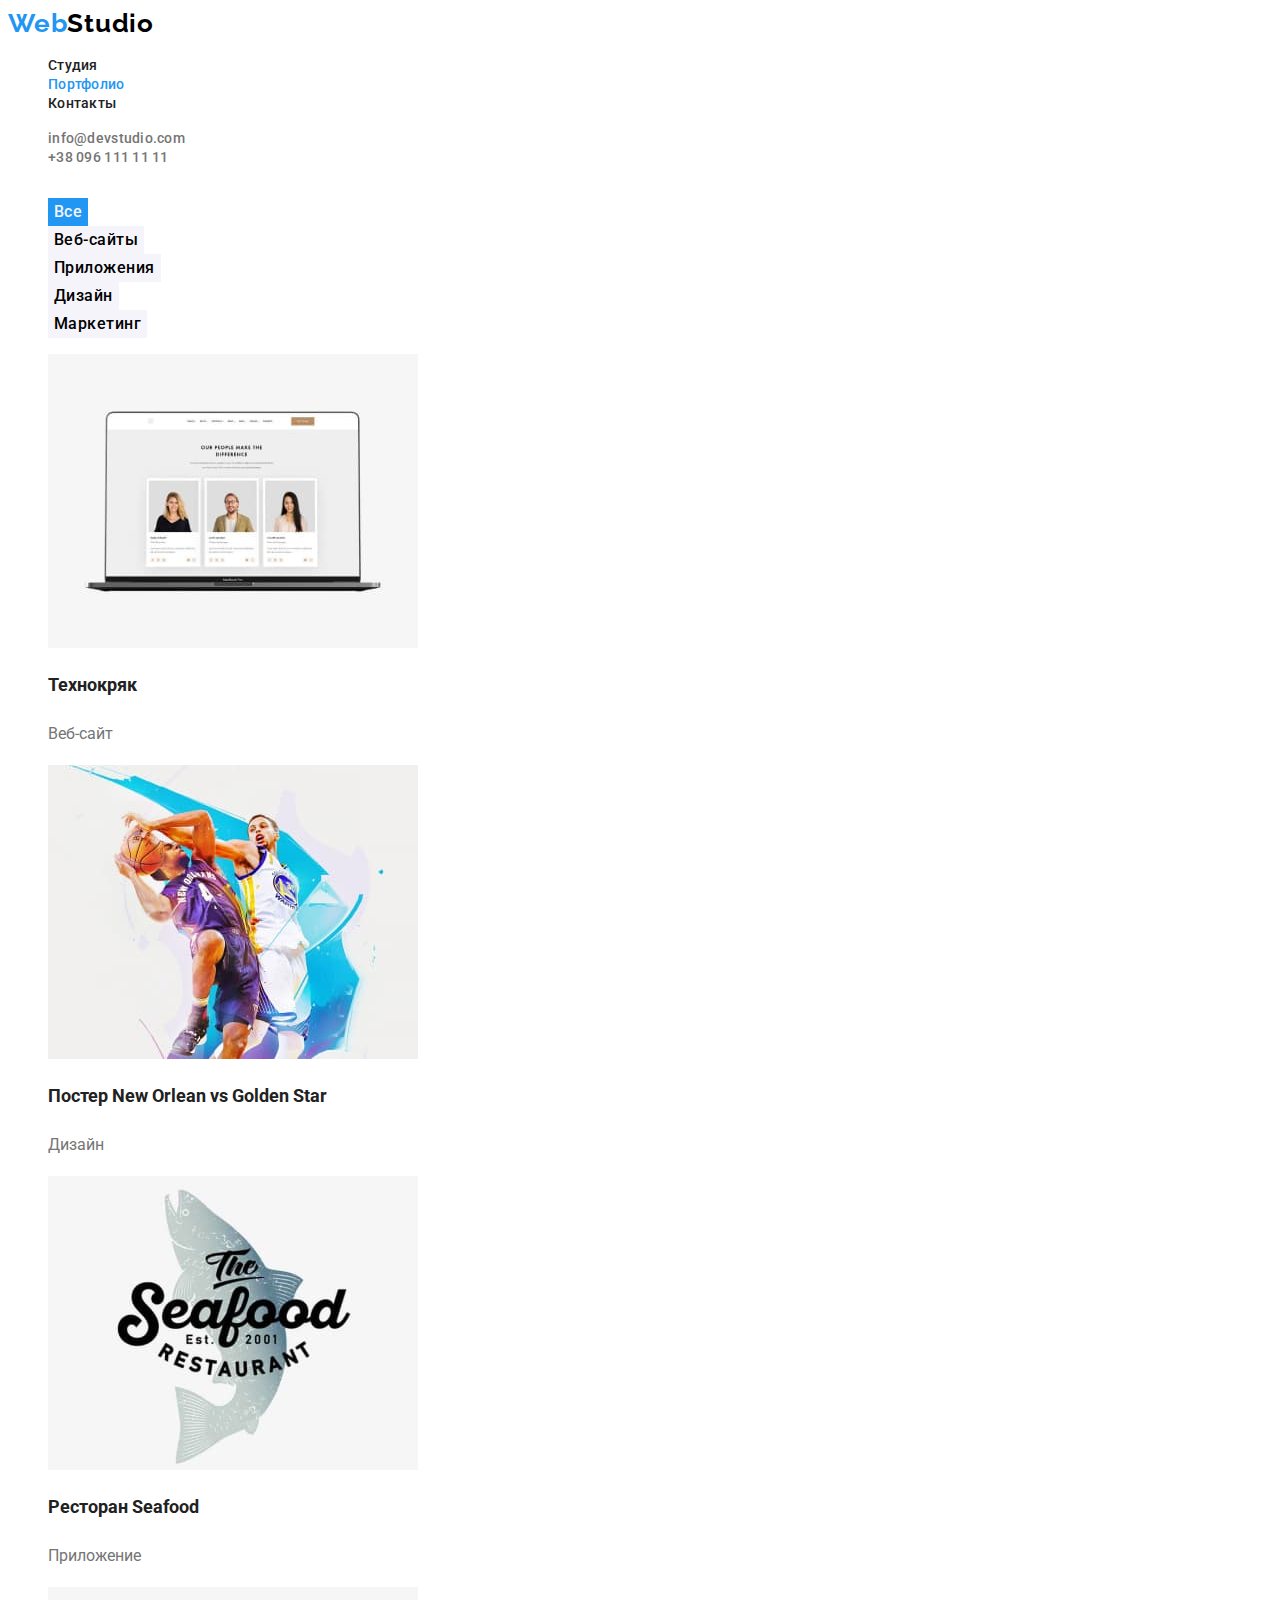
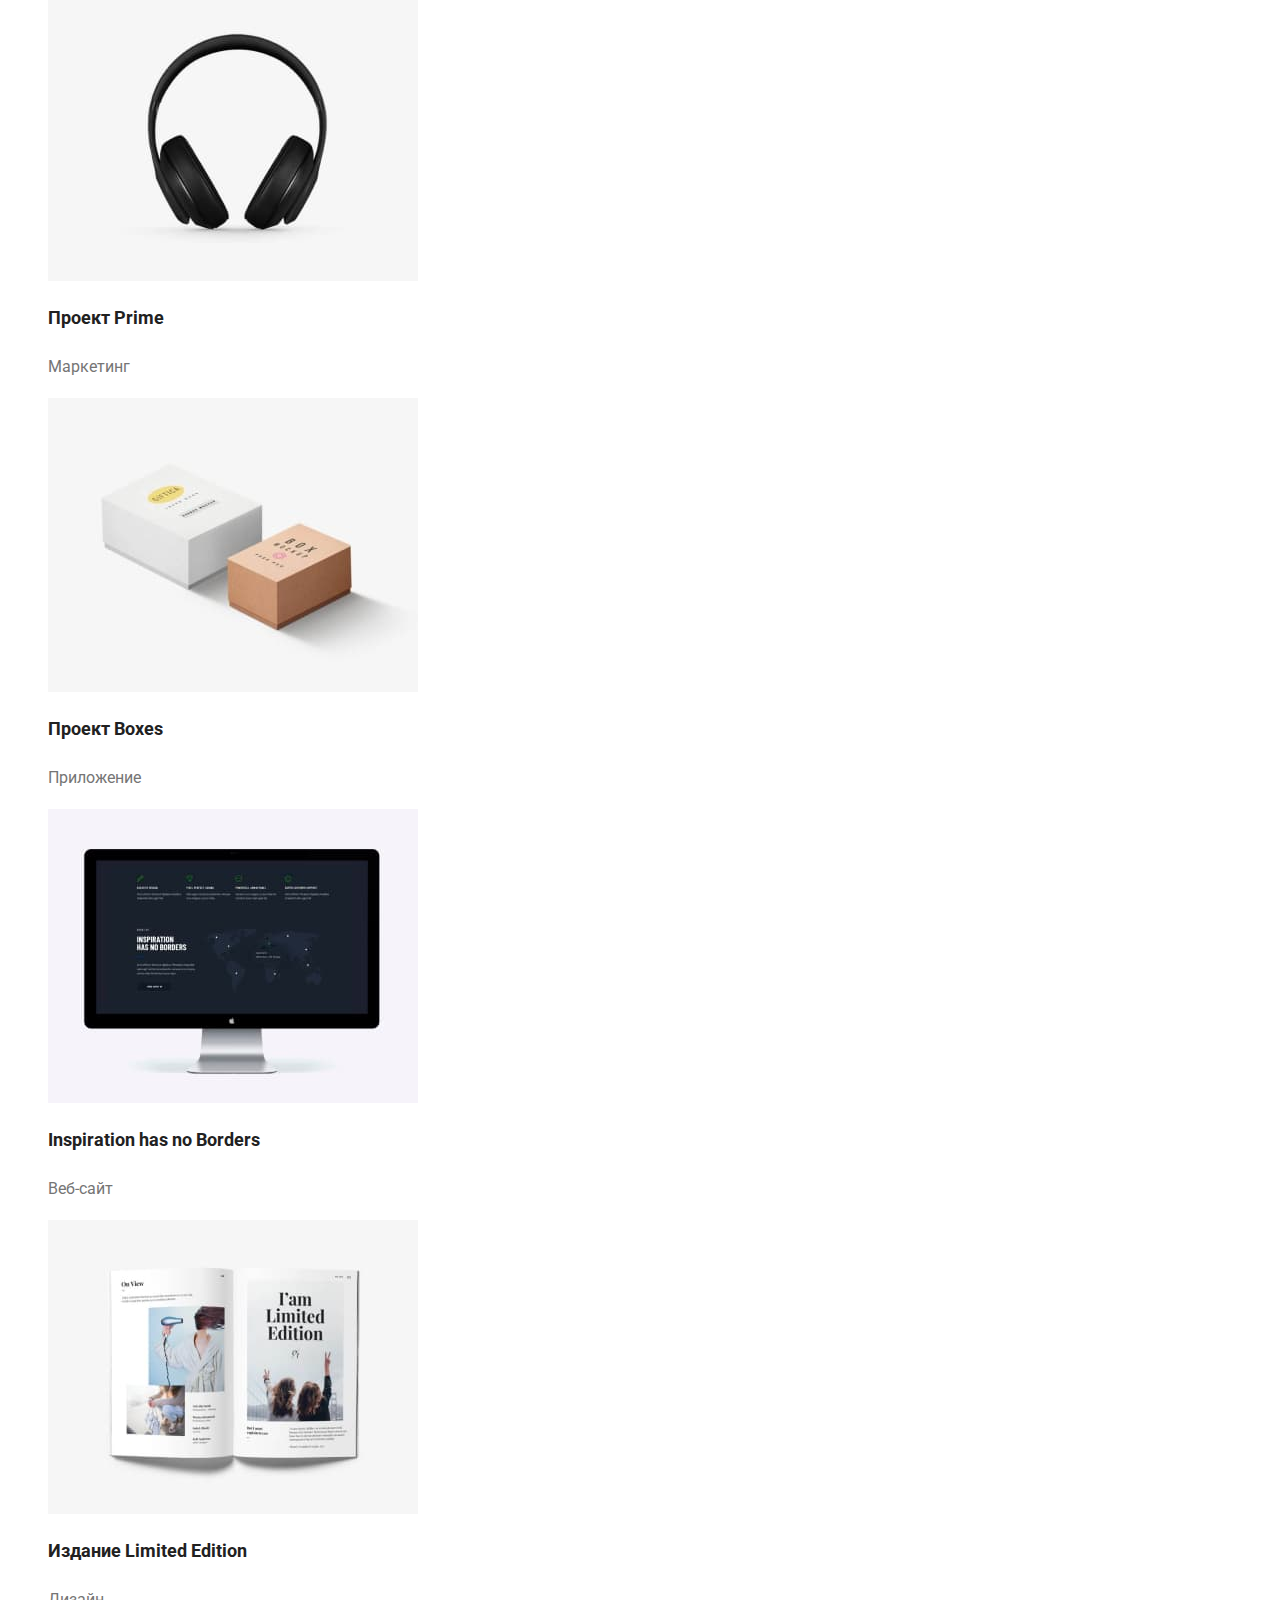
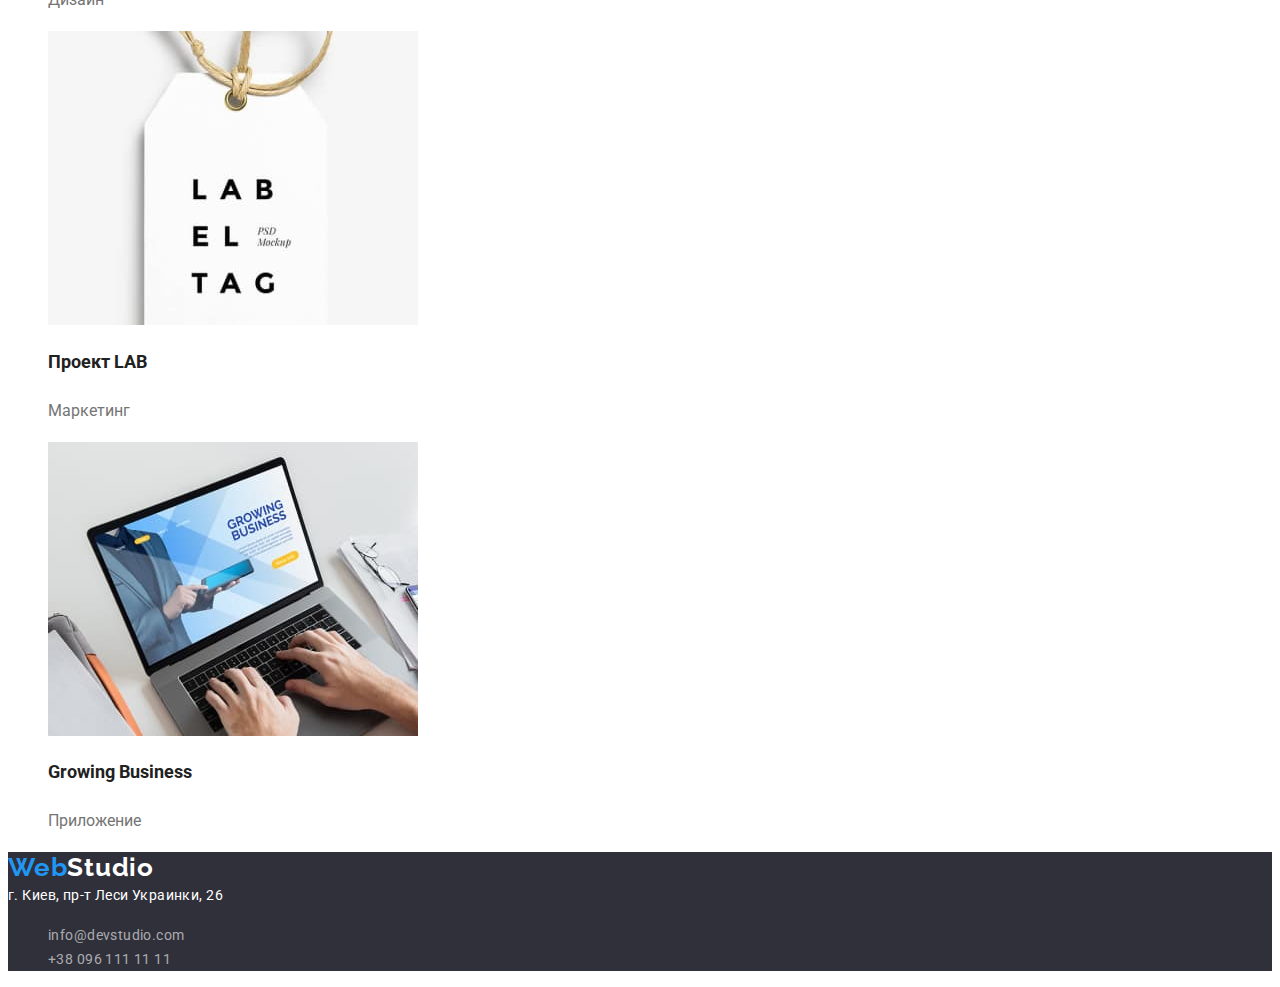
==== portfolio.html @ 322534a3 "1" ====
<!DOCTYPE html>
<html lang="en">

<head>
    <meta charset="UTF-8">
    <meta http-equiv="X-UA-Compatible" content="IE=edge">
    <meta name="viewport" content="width=device-width, initial-scale=1.0">
    <title>Portfolio</title>
    <link rel="preconnect" href="https://fonts.googleapis.com">
    <link rel="preconnect" href="https://fonts.gstatic.com" crossorigin>
    <link
        href="https://fonts.googleapis.com/css2?family=Raleway:wght@700&family=Roboto:wght@400;500;700;900&display=swap"
        rel="stylesheet">
    <link rel="stylesheet" href="./css/styles.css">
</head>

<body>

    <!-- Header -->
    <header class="header">
        <nav class="header-navigation">
            <a href="./index.html" class="header-logo link">Web<span class="header-logo-second">Studio</span></a>

            <ul class="header-list-nav list">
                <li class="header-item"><a class="header-link link" href="./index.html">Студия</a></li>
                <li class="header-item"><a class="header-link link current-page" href="./portfolio.html">Портфолио</a>
                </li>
                <li class="header-item"><a class="header-link link" href="">Контакты</a></li>
            </ul>
        </nav>
        <ul class="header-contact-list list">
            <li>
                <a class="header-mail-link link" href="mailto:info@devstudio.com">info@devstudio.com</a>
            </li>
            <li>
                <a class="header-tel-link link" href="tel:+380961111111">+38 096 111 11 11</a>
            </li>
        </ul>
    </header>

    <!-- Hiro -->
    <main>
        <section>

            <h1 class="hidden-desc">Портфолио</h1>

            <ul class="navigator-button list">
                <li><button type="button" class="navigator-btn-one btn current-btn">Все</button></li>
                <li><button type="button" class="navigator-btn-two btn">Веб-сайты</button></li>
                <li><button type="button" class="navigator-btn-three btn">Приложения</button></li>
                <li><button type="button" class="navigator-btn-four btn">Дизайн</button></li>
                <li><button type="button" class="navigator-btn-five btn">Маркетинг</button></li>
            </ul>

            <ul class="gallery list">
                <li>
                    <img src="./images/portfolio/portfolio-1.jpeg" width="370" height="294" alt="Сайт">
                    <h2 class="gallery-title">Технокряк</h2>
                    <p class="gallery-text">Веб-сайт</p>
                </li>
                <li>
                    <img src="./images/portfolio/portfolio-2.jpeg" width="370" height="294" alt="Спорт">
                    <h2 class="gallery-title">Постер New Orlean vs Golden Star</h2>
                    <p class="gallery-text">Дизайн</p>
                </li>
                <li>
                    <img src="./images/portfolio/portfolio-3.jpeg" width="370" height="294" alt="Логотип">
                    <h2 class="gallery-title">Ресторан Seafood</h2>
                    <p class="gallery-text">Приложение</p>
                </li>
                <li>
                    <img src="./images/portfolio/portfolio-4.jpeg" width="370" height="294" alt="Наушники">
                    <h2 class="gallery-title">Проект Prime</h2>
                    <p class="gallery-text">Маркетинг</p>
                </li>
                <li>
                    <img src="./images/portfolio/portfolio-5.jpeg" width="370" height="294" alt="Коробки">
                    <h2 class="gallery-title">Проект Boxes</h2>
                    <p class="gallery-text">Приложение</p>
                </li>
                <li><img src="./images/portfolio/portfolio-6.jpeg" width="370" height="294" alt="Монитор">
                    <h2 class="gallery-title">Inspiration has no Borders</h2>
                    <p class="gallery-text">Веб-сайт</p>
                </li>
                <li><img src="./images/portfolio/portfolio-7.jpeg" width="370" height="294" alt="Книга">
                    <h2 class="gallery-title">Издание Limited Edition</h2>
                    <p class="gallery-text">Дизайн</p>
                </li>
                <li><img src="./images/portfolio/portfolio-8.jpeg" width="370" height="294" alt="Бирка">
                    <h2 class="gallery-title">Проект LAB</h2>
                    <p class="gallery-text">Маркетинг</p>
                </li>
                <li><img src="./images/portfolio/portfolio-9.jpeg" width="370" height="294" alt="Работа за ноутбуком">
                    <h2 class="gallery-title">Growing Business</h2>
                    <p class="gallery-text">Приложение</p>

                </li>
            </ul>
        </section>
    </main>

    <!-- Footer -->
    <footer class="footer">
        <a href="./index.html" class="footer-logo link">Web<span class="footer-logo-second">Studio</span></a>

        <address class="footer-address">
            г. Киев, пр-т Леси Украинки, 26
        </address>

        <address>
            <ul class="footer-contact-list list">
                <li>
                    <a class="footer-mail-link link" href="mailto:info@devstudio.com">info@devstudio.com</a>
                </li>
                <li>
                    <a class="footer-tel-link link" href="tel:+380961111111">+38 096 111 11 11</a>
                </li>
            </ul>
        </address>
    </footer>




</body>

</html>
---- css/styles.css ----
:root {
  --primary-title-color: #212121;
  --primary-text-color: #757575;
  --accent-color: #2196f3;
}

body {
  font-family: 'Roboto', sans-serif;
  background-color: #ffffff;
  color:var(--primary-title-color) ;
}


.link {
  text-decoration: none;
}
.list {
  list-style: none;
}

.header-logo {
  font-family: Raleway, sans-serif;
  font-weight: 700;
  font-size: 26px;
  line-height: calc(31 / 26);
  letter-spacing: 0.03em;
  color: var(--accent-color);
}
.header-logo-second {
  color: #000000;
}

.hidden-desc {
  font-size: 0;
}

.header-list-nav .current-page{
  color: var(--accent-color)
  
  }

/* ---------- Header -------- */

.header-link {
  font-weight: 500;
  font-size: 14px;
  line-height: calc(16 / 14);
  letter-spacing: 0.02em;
  color: var(--primary-title-color);
}

.header-link:hover,
.header-link:focus {
  color: var(--accent-color);
}
.header-mail-link:hover,
.header-mail-link:focus {
  color: var(--accent-color);
}
.header-tel-link:hover,
.header-tel-link:focus {
  color: var(--accent-color);
}

.header-mail-link,
.header-tel-link {
  font-weight: 500;
  font-size: 14px;
  line-height: calc(16 / 14);
  letter-spacing: 0.02em;
  color: var(--primary-text-color);
}

/* ---------- Banner -------- */

.baner {
  background-color: #2f303a;
}
.banner-title {
  font-weight: 900;
  font-size: 44px;
  line-height: calc(60 / 44);
  text-align: center;
  text-transform: uppercase;
  letter-spacing: 0.06em;
  color: #ffffff;
}

.banner-button {
  background-color: var(--accent-color) ; 
  font-weight: 700;
  font-size: 16px;
  line-height: calc(30 / 16);
  display: flex;
  align-items: center;
  text-align: center;
  letter-spacing: 0.06em;
  cursor: pointer;

  color: #FFFFFF;
}

/* ---------- Studio -------- */

.studio-title {
  font-weight: 700;
  font-size: 14px;
  line-height: calc(16 / 14);
  letter-spacing: 0.03em;
  text-transform: uppercase;
  color: var(--title-text-color);
}

.studio-text {
  font-size: 14px;
  line-height: calc(24 / 14);
  letter-spacing: 0.03em;
  color: var(--primary-text-color);
}

/* ---------- Work -------- */

.work-title {
  font-weight: 700;
  font-size: 36px;
  line-height: calc(42 / 36);
  letter-spacing: 0.03em;
  color: var(--primary-title-color);
}

/* ---------- Team -------- */

.team {
  background-color: #f5f4fa;
}

.team-title {
  font-weight: 700;
  font-size: 36px;
  line-height: calc(42 / 36);
  letter-spacing: 0.03em;
  color: var(--primary-title-color);
}

.team-member-name {
  font-weight: 500;
  font-size: 16px;
  line-height: calc(19 / 16);
  text-align: center;
  letter-spacing: 0.03em;

  color: var(--primary-title-color);
}
.team-member-text {
  font-size: 16px;
  line-height: calc(19 / 16);
  text-align: center;
  letter-spacing: 0.03em;
  color: var(--primary-text-color);
}

/* ---------- Footer -------- */

.footer {
  background-color: #2f303a;
}

.footer-logo {
  font-family: Raleway, sans-serif;
  font-weight: 700;
  font-size: 26px;
  line-height: calc(31 / 26);
  letter-spacing: 0.03em;
  color: var(--accent-color);
}

.footer-logo-second {
  color: #ffffff;
}

.footer-address {
  font-style: normal;
  font-weight: normal;
  font-size: 14px;
  line-height: calc(24 / 14);
  letter-spacing: 0.03em;
  color: #ffffff;
}



.footer-mail-link:hover,
.footer-mail-link:focus {
  color: var(--accent-color);
}
.footer-tel-link:hover,
.footer-tel-link:focus {
  color: var(--accent-color);
}

.footer-mail-link,
.footer-tel-link {
  font-style: normal;
  font-weight: normal;
  font-size: 14px;
  line-height: calc(24 / 14);
  letter-spacing: 0.03em;
  color: rgba(255, 255, 255, 0.6);
}



/* --------------- PORTFOLIO --------------- */

/* ---------- Hiro -------- */

.gallery {
  
}
.navigator-button .current-btn{
  background-color: var(--accent-color);
  color:#f5f4fa;
  }

.btn{
font-family: Roboto;
font-weight: 500;
font-size: 16px;
line-height: calc(26 / 16);
letter-spacing: 0.03em;
text-align: center;
border: none;
cursor:pointer;
background-color:  #F5F4FA;
}


.btn:hover, 
.btn:focus{
 background-color: var(--accent-color); ;
  color: #ffffff

}


/* ------Gallery------ */

.gallery-title { 
  font-weight: 700;
  font-size: 18px;
  line-height: calc(36 / 18);
}

.gallery-text { 
  font-size: 16px;
  line-height: calc(30 / 16);
  color: var(--primary-text-color)
}
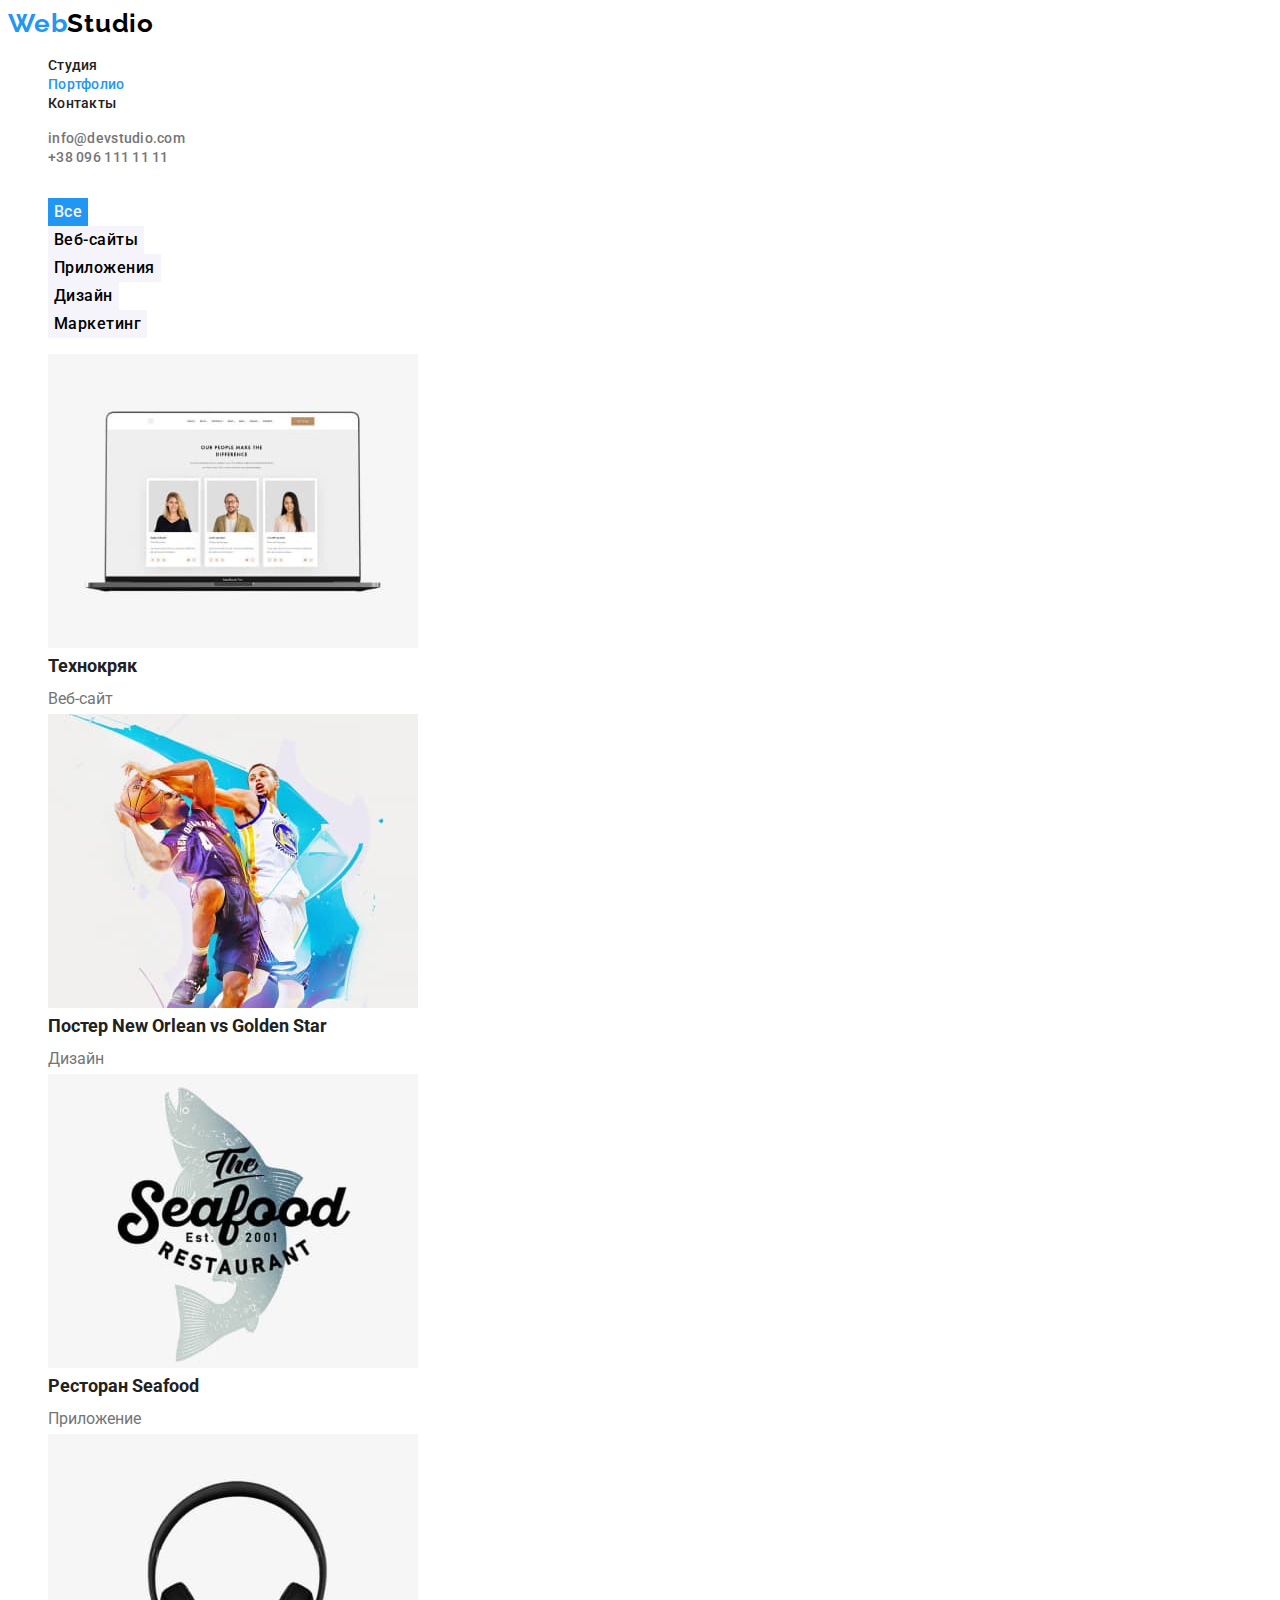
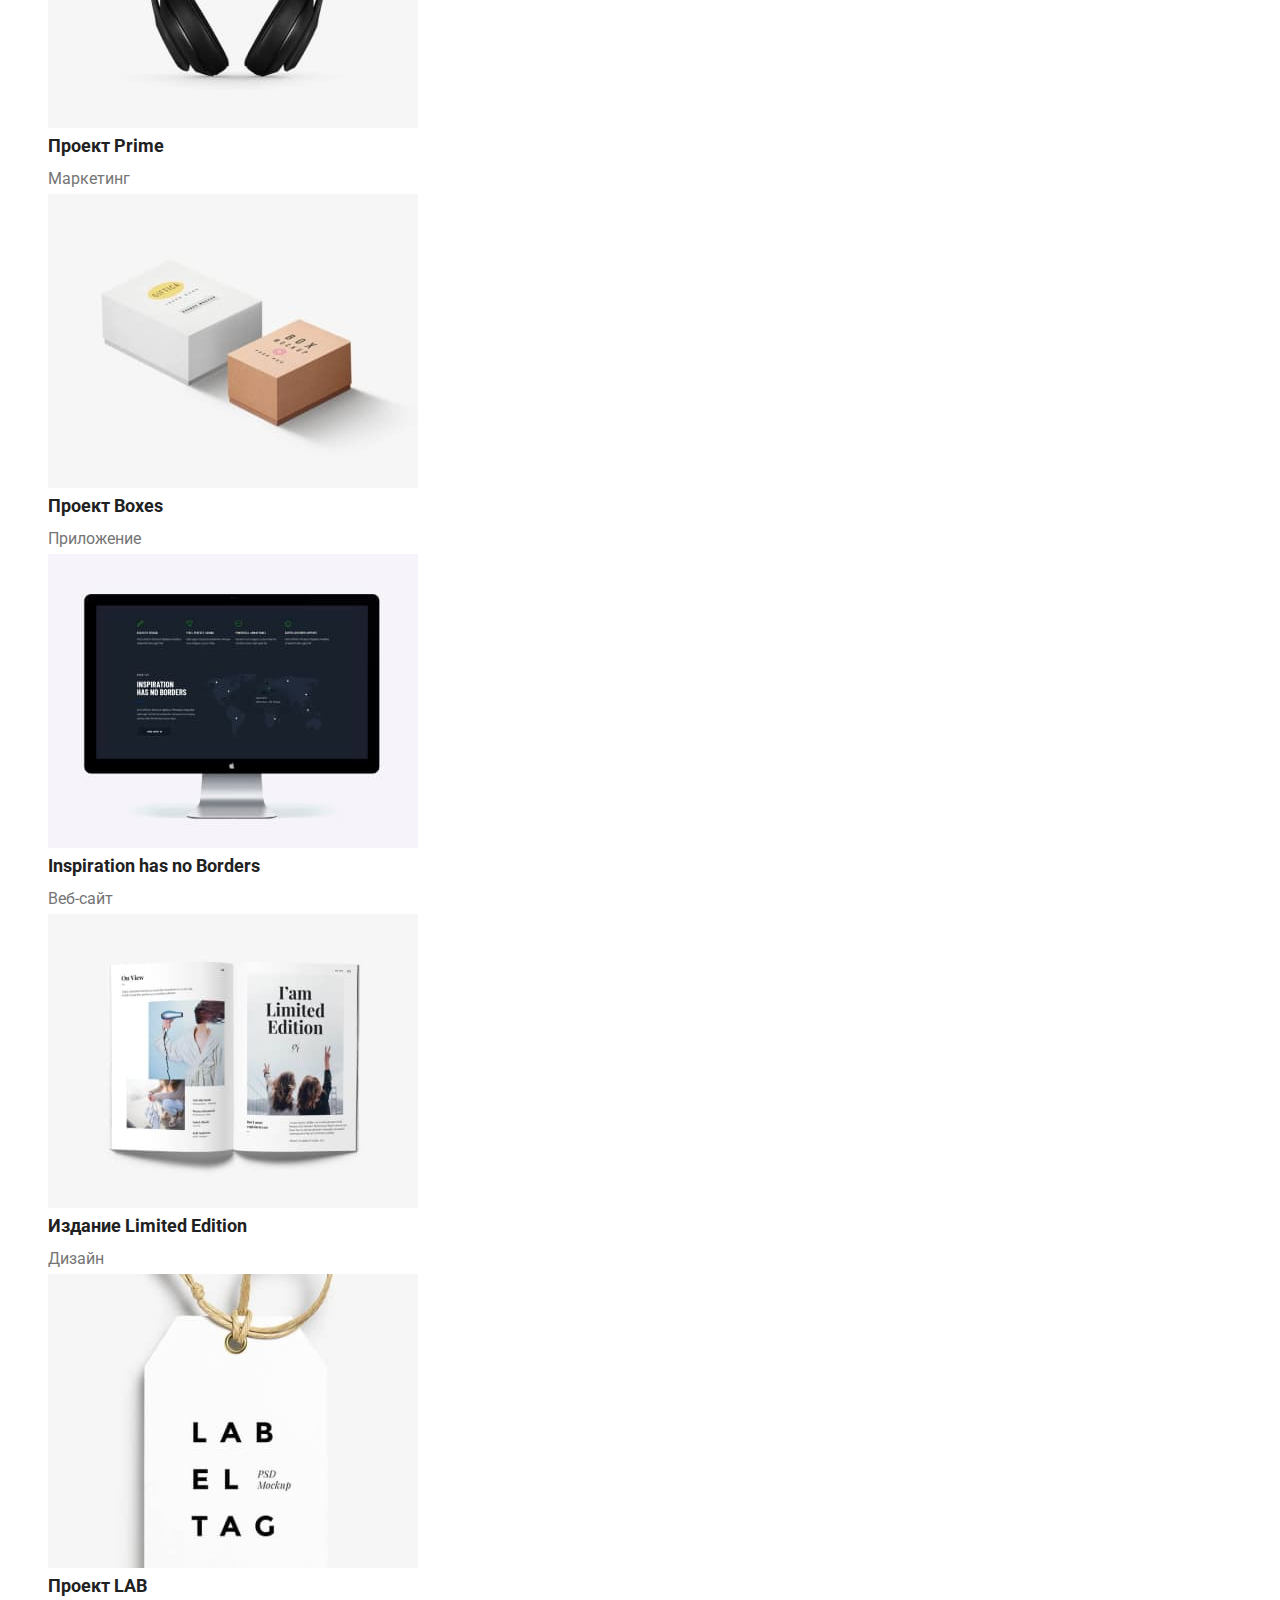
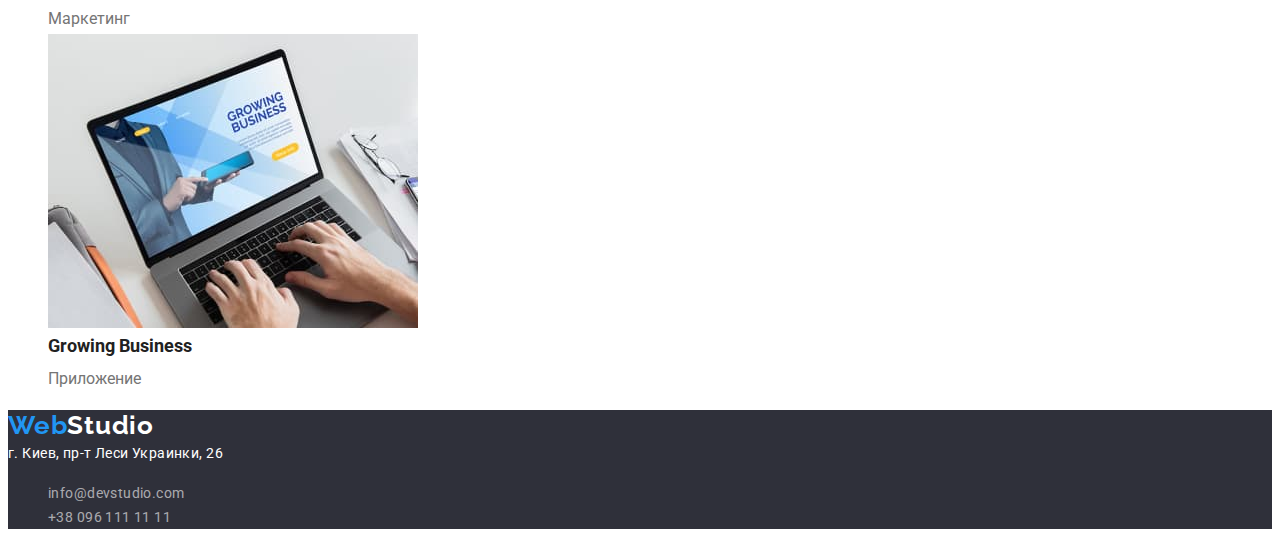
==== commit bd6061d7: "2" ====
--- a/portfolio.html
+++ b/portfolio.html
@@ -11,6 +11,7 @@
     <link
         href="https://fonts.googleapis.com/css2?family=Raleway:wght@700&family=Roboto:wght@400;500;700;900&display=swap"
         rel="stylesheet">
+    <link rel="stylesheet" href="https://cdnjs.cloudflare.com/ajax/libs/modern-normalize/1.1.0/modern-normalize.min.css" integrity="sha512-wpPYUAdjBVSE4KJnH1VR1HeZfpl1ub8YT/NKx4PuQ5NmX2tKuGu6U/JRp5y+Y8XG2tV+wKQpNHVUX03MfMFn9Q==" crossorigin="anonymous" referrerpolicy="no-referrer" />
     <link rel="stylesheet" href="./css/styles.css">
 </head>
 
--- a/css/styles.css
+++ b/css/styles.css
@@ -8,6 +8,25 @@
   font-family: 'Roboto', sans-serif;
   background-color: #ffffff;
   color:var(--primary-title-color) ;
+}
+
+img {
+  display: block;
+  }
+  
+  h1, h2, h3, h4, h5, h6, p {
+    margin: 0px;
+    margin-bottom: 0px;
+  }
+
+
+.container {
+  width: 1200px;
+  margin: 0 auto;
+  padding-left: 15px;
+  padding-right: 15px;
+  outline: 2px solid black;
+  
 }
 
 
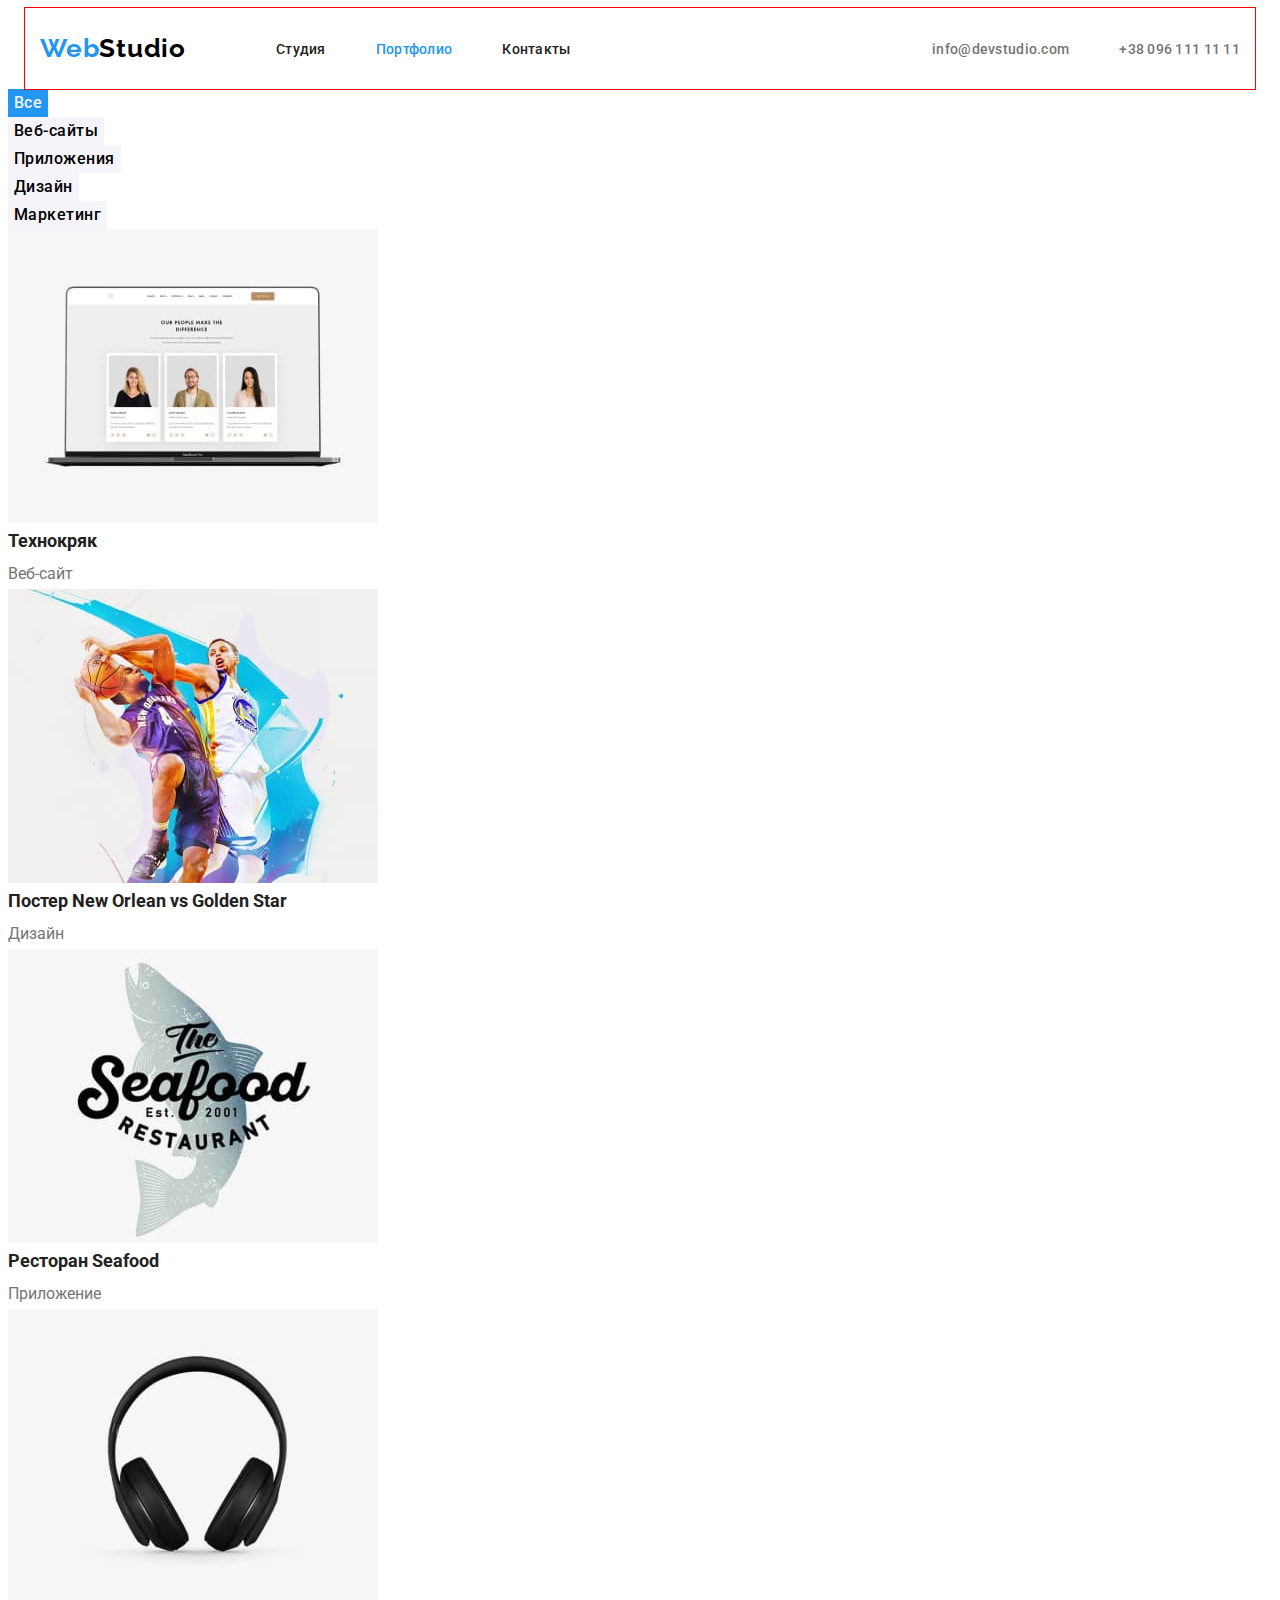
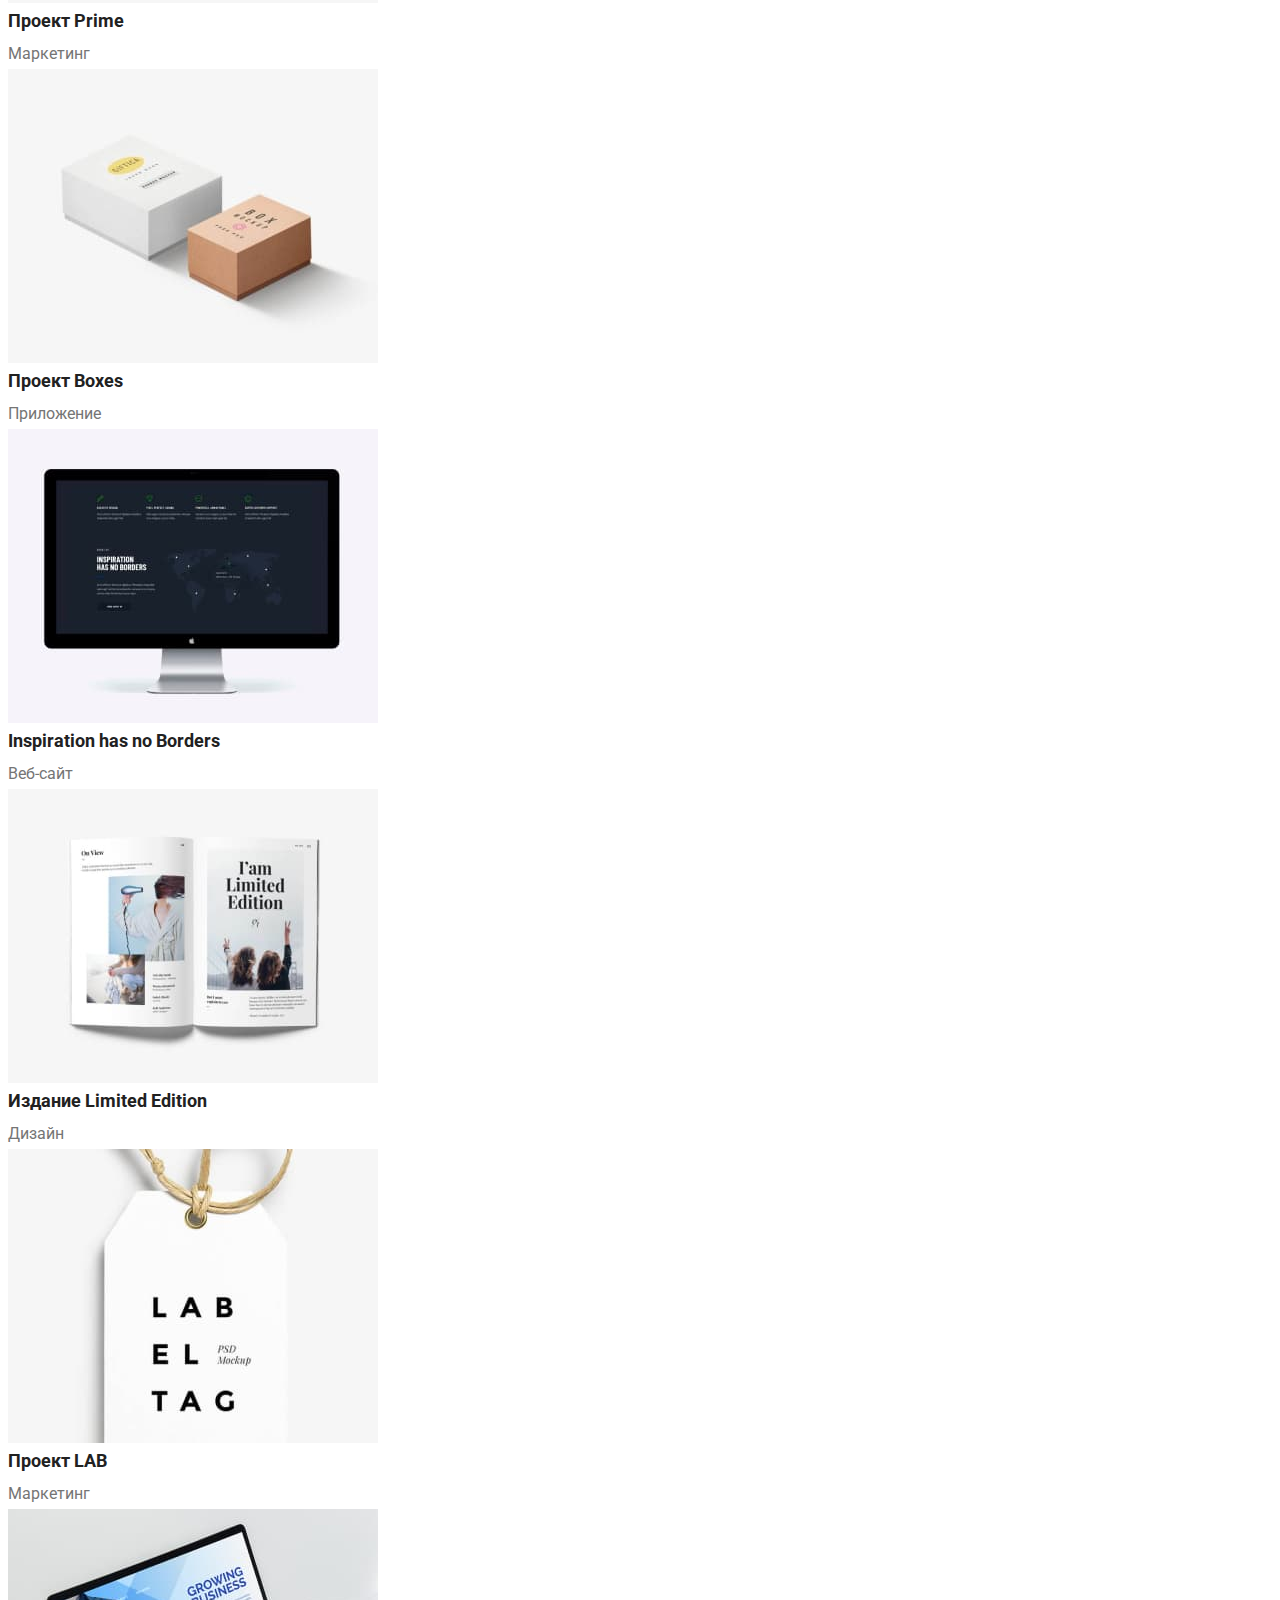
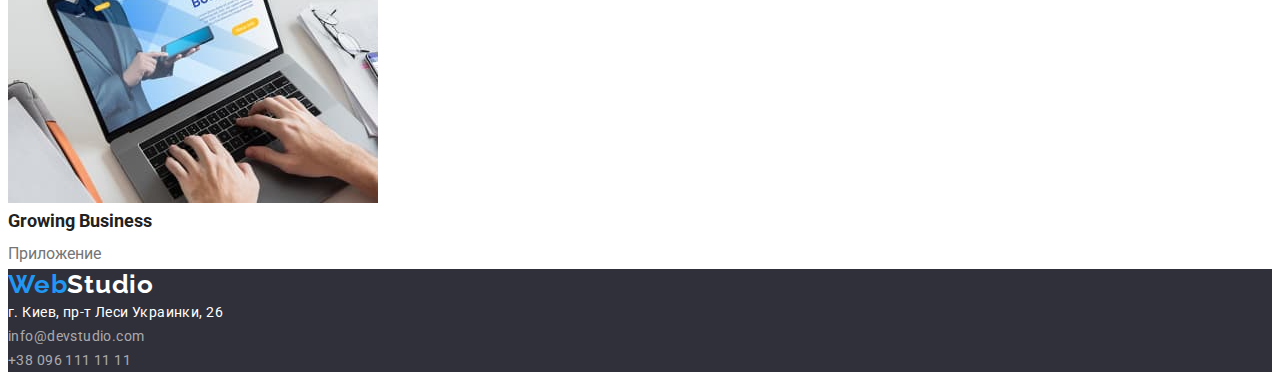
==== commit d23499fb: "3" ====
--- a/portfolio.html
+++ b/portfolio.html
@@ -19,6 +19,9 @@
 
     <!-- Header -->
     <header class="header">
+        <div class="container">
+
+<div class="header-container">
         <nav class="header-navigation">
             <a href="./index.html" class="header-logo link">Web<span class="header-logo-second">Studio</span></a>
 
@@ -29,6 +32,7 @@
                 <li class="header-item"><a class="header-link link" href="">Контакты</a></li>
             </ul>
         </nav>
+
         <ul class="header-contact-list list">
             <li>
                 <a class="header-mail-link link" href="mailto:info@devstudio.com">info@devstudio.com</a>
@@ -37,6 +41,8 @@
                 <a class="header-tel-link link" href="tel:+380961111111">+38 096 111 11 11</a>
             </li>
         </ul>
+</div>
+        </div>
     </header>
 
     <!-- Hiro -->
--- a/css/styles.css
+++ b/css/styles.css
@@ -11,21 +11,29 @@
 }
 
 img {
-  display: block;
+    display: block;
+    max-width: 100%;
+    height: auto;
   }
   
   h1, h2, h3, h4, h5, h6, p {
     margin: 0px;
     margin-bottom: 0px;
   }
-
+  
+ul {
+  margin: 0px;
+  padding: 0px;
+}
 
 .container {
   width: 1200px;
   margin: 0 auto;
   padding-left: 15px;
   padding-right: 15px;
-  outline: 2px solid black;
+  outline: 1px solid red;
+  /* background-color: green; */
+  
   
 }
 
@@ -38,6 +46,7 @@
 }
 
 .header-logo {
+  margin-right: 90px;
   font-family: Raleway, sans-serif;
   font-weight: 700;
   font-size: 26px;
@@ -59,6 +68,44 @@
   }
 
 /* ---------- Header -------- */
+
+.header{
+ 
+}
+
+.header-container {
+  display: flex;
+  align-items: center;
+  padding-top: 25px;
+  padding-bottom: 25px;
+
+}
+
+
+.header-navigation { 
+  display: flex;
+  align-items: center;
+}
+
+.header-list-nav{
+  display: flex;
+
+}
+
+.header-item:not(:last-child){
+  margin-right: 50px;
+}
+
+.header-contact-list { 
+  display: flex;
+  margin-left: auto;
+
+}
+
+.header-mail-link{
+  margin-right: 50px;
+}
+
 
 .header-link {
   font-weight: 500;
@@ -92,10 +139,20 @@
 
 /* ---------- Banner -------- */
 
-.baner {
+.banner {
   background-color: #2f303a;
-}
-.banner-title {
+ 
+  text-align: center;
+}
+
+.banner-container {
+  
+  
+}
+
+.banner-title { 
+  margin-bottom: 30px;
+  
   font-weight: 900;
   font-size: 44px;
   line-height: calc(60 / 44);
@@ -106,6 +163,10 @@
 }
 
 .banner-button {
+
+ margin-bottom: 300px;
+
+
   background-color: var(--accent-color) ; 
   font-weight: 700;
   font-size: 16px;
@@ -121,7 +182,29 @@
 
 /* ---------- Studio -------- */
 
+.studio {
+
+}
+
+.studio-list { 
+  display: flex;
+  padding-top: 95px;
+
+
+}
+.studio-text {
+  display: flex;
+  display: block;
+  max-width: 270px;
+  margin-bottom: 94px;
+}
+
+.studio-text{
+  margin-right: 30px;
+}
+
 .studio-title {
+  margin-bottom: 10px;
   font-weight: 700;
   font-size: 14px;
   line-height: calc(16 / 14);
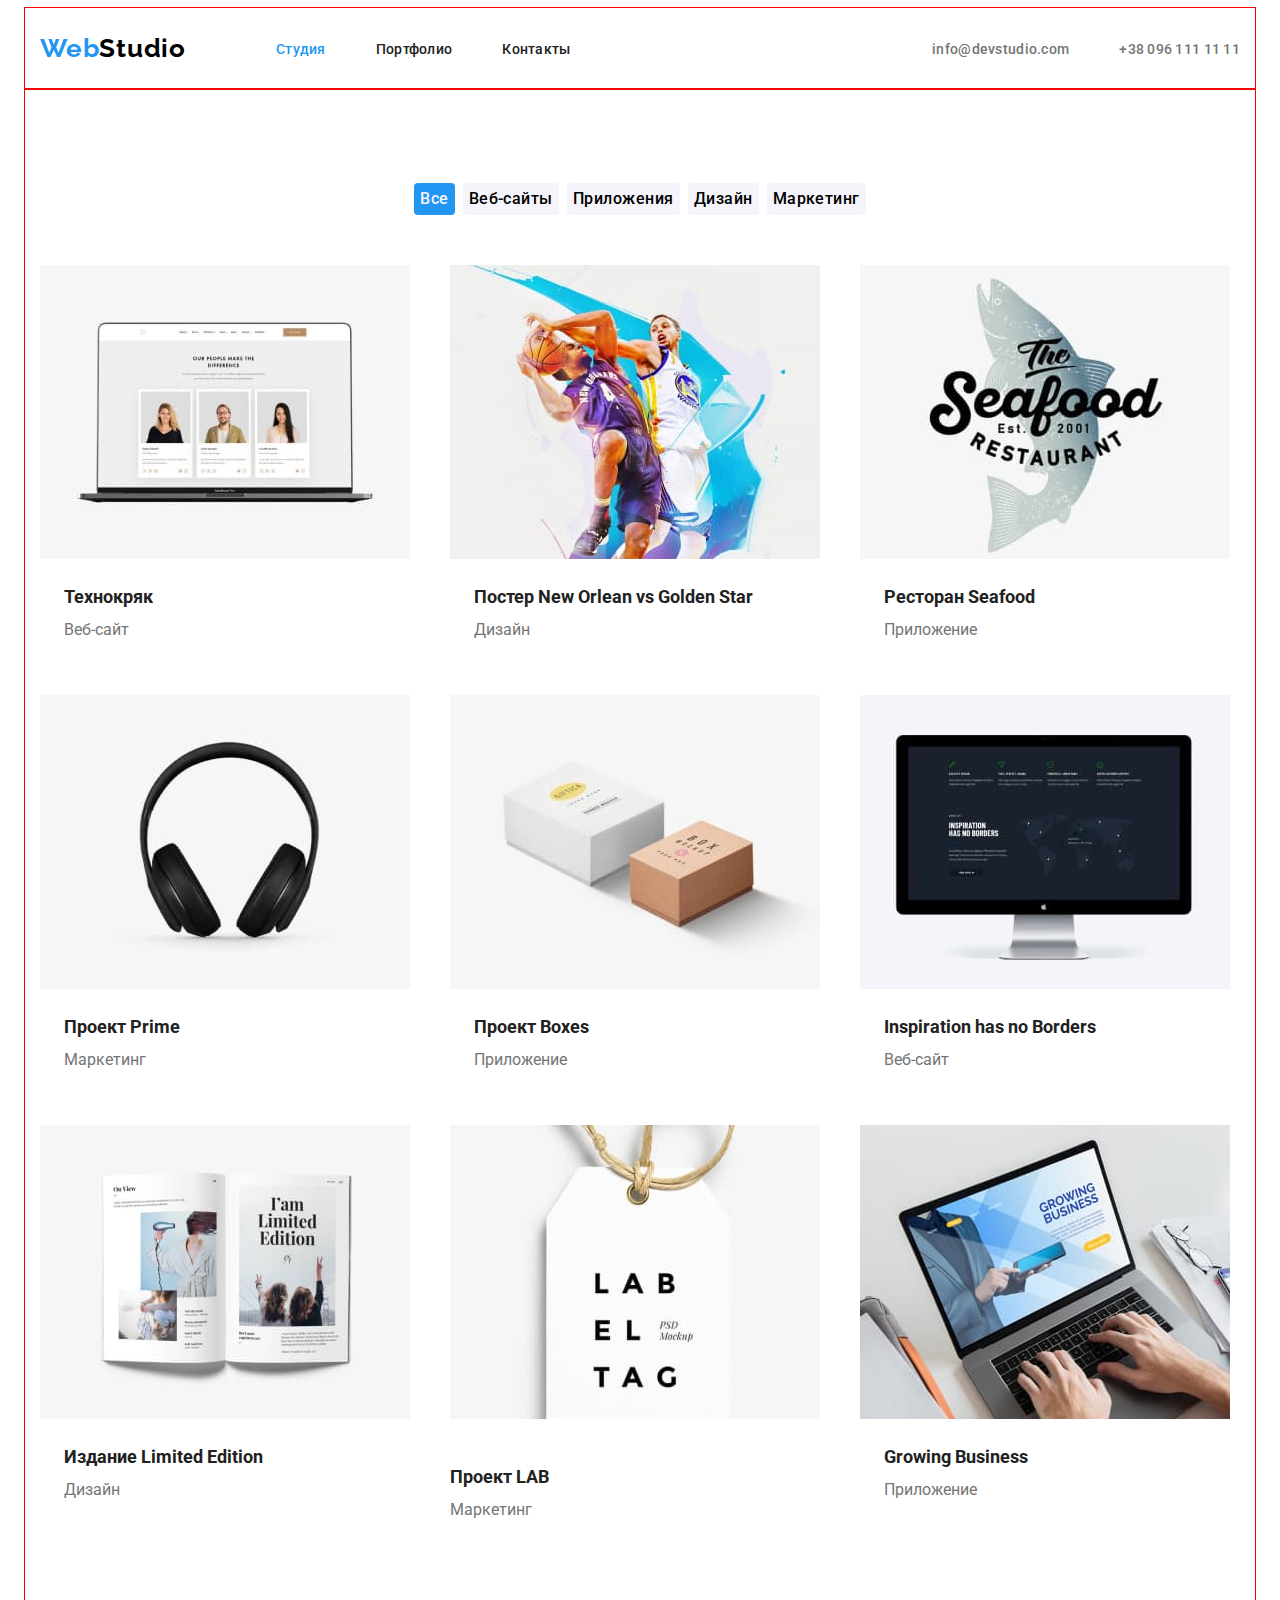
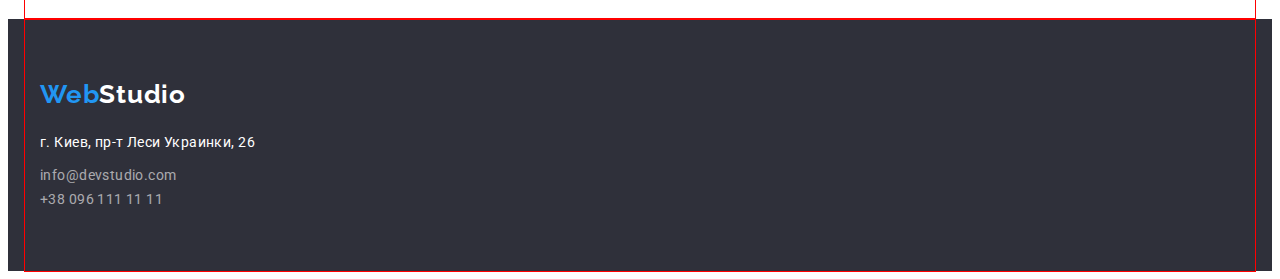
==== commit 0be3c181: "good" ====
--- a/portfolio.html
+++ b/portfolio.html
@@ -18,113 +18,141 @@
 <body>
 
     <!-- Header -->
-    <header class="header">
-        <div class="container">
+<header class="header">
 
-<div class="header-container">
-        <nav class="header-navigation">
-            <a href="./index.html" class="header-logo link">Web<span class="header-logo-second">Studio</span></a>
+    <div class="container">
 
-            <ul class="header-list-nav list">
-                <li class="header-item"><a class="header-link link" href="./index.html">Студия</a></li>
-                <li class="header-item"><a class="header-link link current-page" href="./portfolio.html">Портфолио</a>
+        <div class="header-container">
+            <nav class="header-navigation">
+                <a href="./index.html" class="header-logo link">Web<span class="header-logo-second">Studio</span></a>
+
+                <ul class="header-list-nav list">
+                    <li class="header-item"><a class="header-link link current-page" href="./index.html">Студия</a></li>
+                    <li class="header-item"><a class="header-link link " href="./portfolio.html">Портфолио</a>
+                    </li>
+                    <li class="header-item"><a class="header-link link" href="">Контакты</a></li>
+                </ul>
+            </nav>
+
+            <ul class="header-contact-list list">
+                <li>
+                    <a class="header-mail-link link" href="mailto:info@devstudio.com">info@devstudio.com</a>
                 </li>
-                <li class="header-item"><a class="header-link link" href="">Контакты</a></li>
+                <li>
+                    <a class="header-tel-link link" href="tel:+380961111111">+38 096 111 11 11</a>
+                </li>
             </ul>
-        </nav>
+        </div>
 
-        <ul class="header-contact-list list">
-            <li>
-                <a class="header-mail-link link" href="mailto:info@devstudio.com">info@devstudio.com</a>
-            </li>
-            <li>
-                <a class="header-tel-link link" href="tel:+380961111111">+38 096 111 11 11</a>
-            </li>
-        </ul>
-</div>
-        </div>
-    </header>
-
+    </div>
+</header>
     <!-- Hiro -->
     <main>
-        <section>
+        <section class="hiro-portfolio">
 
-            <h1 class="hidden-desc">Портфолио</h1>
+            <div class="container">
+
+            <h1 class="visually-hidden">Портфолио</h1>
 
             <ul class="navigator-button list">
-                <li><button type="button" class="navigator-btn-one btn current-btn">Все</button></li>
-                <li><button type="button" class="navigator-btn-two btn">Веб-сайты</button></li>
-                <li><button type="button" class="navigator-btn-three btn">Приложения</button></li>
-                <li><button type="button" class="navigator-btn-four btn">Дизайн</button></li>
-                <li><button type="button" class="navigator-btn-five btn">Маркетинг</button></li>
+                <li class="navigator-btn"><button type="button" class="navigator-btn-one btn current-btn">Все</button></li>
+                <li class="navigator-btn"><button type="button" class="navigator-btn-two btn">Веб-сайты</button></li>
+                <li class="navigator-btn"><button type="button" class="navigator-btn-three btn">Приложения</button></li>
+                <li class="navigator-btn"><button type="button" class="navigator-btn-four btn">Дизайн</button></li>
+                <li class="navigator-btn"><button type="button" class="navigator-btn-five btn">Маркетинг</button></li>
             </ul>
 
             <ul class="gallery list">
-                <li>
+                <li class="gallery-cards">
                     <img src="./images/portfolio/portfolio-1.jpeg" width="370" height="294" alt="Сайт">
+                    <div class="gallery-text-botton">
                     <h2 class="gallery-title">Технокряк</h2>
                     <p class="gallery-text">Веб-сайт</p>
+                    </div>
                 </li>
-                <li>
+                <li class="gallery-cards">
                     <img src="./images/portfolio/portfolio-2.jpeg" width="370" height="294" alt="Спорт">
+                    <div class="gallery-text-botton">
                     <h2 class="gallery-title">Постер New Orlean vs Golden Star</h2>
                     <p class="gallery-text">Дизайн</p>
+                    </div>
                 </li>
-                <li>
+                <li class="gallery-cards">
                     <img src="./images/portfolio/portfolio-3.jpeg" width="370" height="294" alt="Логотип">
+                    <div class="gallery-text-botton">
                     <h2 class="gallery-title">Ресторан Seafood</h2>
                     <p class="gallery-text">Приложение</p>
+                    </div>
                 </li>
-                <li>
+                <li class="gallery-cards">
                     <img src="./images/portfolio/portfolio-4.jpeg" width="370" height="294" alt="Наушники">
+                    <div class="gallery-text-botton">
                     <h2 class="gallery-title">Проект Prime</h2>
                     <p class="gallery-text">Маркетинг</p>
+                    </div>
                 </li>
-                <li>
+                <li class="gallery-cards">
                     <img src="./images/portfolio/portfolio-5.jpeg" width="370" height="294" alt="Коробки">
+                    <div class="gallery-text-botton">
                     <h2 class="gallery-title">Проект Boxes</h2>
                     <p class="gallery-text">Приложение</p>
+                    </div>
                 </li>
-                <li><img src="./images/portfolio/portfolio-6.jpeg" width="370" height="294" alt="Монитор">
+                <li class="gallery-cards"><img src="./images/portfolio/portfolio-6.jpeg" width="370" height="294" alt="Монитор">
+                    <div class="gallery-text-botton">
                     <h2 class="gallery-title">Inspiration has no Borders</h2>
                     <p class="gallery-text">Веб-сайт</p>
+                    </div>
                 </li>
-                <li><img src="./images/portfolio/portfolio-7.jpeg" width="370" height="294" alt="Книга">
+                <li class="gallery-cards"><img src="./images/portfolio/portfolio-7.jpeg" width="370" height="294" alt="Книга">
+                    <div class="gallery-text-botton">
                     <h2 class="gallery-title">Издание Limited Edition</h2>
                     <p class="gallery-text">Дизайн</p>
+                    </div>
                 </li>
-                <li><img src="./images/portfolio/portfolio-8.jpeg" width="370" height="294" alt="Бирка">
+                <li class="gallery-cards">
+                    <img src="./images/portfolio/portfolio-8.jpeg" width="370" height="294" alt="Бирка">
+                    <div class="gallery-text-botton"></div>
                     <h2 class="gallery-title">Проект LAB</h2>
                     <p class="gallery-text">Маркетинг</p>
                 </li>
-                <li><img src="./images/portfolio/portfolio-9.jpeg" width="370" height="294" alt="Работа за ноутбуком">
+                <li class="gallery-cards"><img src="./images/portfolio/portfolio-9.jpeg" width="370" height="294" alt="Работа за ноутбуком">
+                    <div class="gallery-text-botton">
                     <h2 class="gallery-title">Growing Business</h2>
                     <p class="gallery-text">Приложение</p>
-
+</div>
                 </li>
             </ul>
+
+            </div>
         </section>
     </main>
 
     <!-- Footer -->
     <footer class="footer">
-        <a href="./index.html" class="footer-logo link">Web<span class="footer-logo-second">Studio</span></a>
+    
+        <div class="container footer-cont">
+    
+            <a href="./index.html" class="footer-logo link">Web<span class="footer-logo-second">Studio</span></a>
+    
+            <address class="footer-address">
+                г. Киев, пр-т Леси Украинки, 26
+            </address>
+    
+            <address>
+                <ul class="footer-contact-list list">
+                    <li>
+                        <a class="footer-mail-link link" href="mailto:info@devstudio.com">info@devstudio.com</a>
+                    </li>
+                    <li>
+                        <a class="footer-tel-link link" href="tel:+380961111111">+38 096 111 11 11</a>
+                    </li>
+                </ul>
+            </address>
+        </div>
+    
+    </footer>
 
-        <address class="footer-address">
-            г. Киев, пр-т Леси Украинки, 26
-        </address>
-
-        <address>
-            <ul class="footer-contact-list list">
-                <li>
-                    <a class="footer-mail-link link" href="mailto:info@devstudio.com">info@devstudio.com</a>
-                </li>
-                <li>
-                    <a class="footer-tel-link link" href="tel:+380961111111">+38 096 111 11 11</a>
-                </li>
-            </ul>
-        </address>
-    </footer>
 
 
 
--- a/css/styles.css
+++ b/css/styles.css
@@ -7,23 +7,29 @@
 body {
   font-family: 'Roboto', sans-serif;
   background-color: #ffffff;
-  color:var(--primary-title-color) ;
+  color: var(--primary-title-color);
 }
 
 img {
-    display: block;
-    max-width: 100%;
-    height: auto;
-  }
-  
-  h1, h2, h3, h4, h5, h6, p {
-    margin: 0px;
-    margin-bottom: 0px;
-  }
-  
+  display: block;
+  max-width: 100%;
+  height: auto;
+}
+
+h1,
+h2,
+h3,
+h4,
+h5,
+h6,
+p {
+  margin: 0px;
+  margin-bottom: 0px;
+}
+
 ul {
-  margin: 0px;
-  padding: 0px;
+  margin: 0;
+  padding-left: 0;
 }
 
 .container {
@@ -33,16 +39,24 @@
   padding-right: 15px;
   outline: 1px solid red;
   /* background-color: green; */
-  
-  
-}
-
+}
 
 .link {
   text-decoration: none;
 }
 .list {
   list-style: none;
+}
+
+.visually-hidden {
+  position: absolute;
+  width: 1px;
+  height: 1px;
+  margin: -1px;
+  padding: 0;
+  overflow: hidden;
+  border: 0;
+  clip: rect(0 0 0 0);
 }
 
 .header-logo {
@@ -62,15 +76,13 @@
   font-size: 0;
 }
 
-.header-list-nav .current-page{
-  color: var(--accent-color)
-  
-  }
+.header-list-nav .current-page {
+  color: var(--accent-color);
+}
 
 /* ---------- Header -------- */
 
-.header{
- 
+.header {
 }
 
 .header-container {
@@ -78,34 +90,29 @@
   align-items: center;
   padding-top: 25px;
   padding-bottom: 25px;
-
-}
-
-
-.header-navigation { 
+}
+
+.header-navigation {
   display: flex;
   align-items: center;
 }
 
-.header-list-nav{
-  display: flex;
-
-}
-
-.header-item:not(:last-child){
+.header-list-nav {
+  display: flex;
+}
+
+.header-item:not(:last-child) {
   margin-right: 50px;
 }
 
-.header-contact-list { 
+.header-contact-list {
   display: flex;
   margin-left: auto;
-
-}
-
-.header-mail-link{
+}
+
+.header-mail-link {
   margin-right: 50px;
 }
-
 
 .header-link {
   font-weight: 500;
@@ -141,18 +148,21 @@
 
 .banner {
   background-color: #2f303a;
- 
-  text-align: center;
 }
 
 .banner-container {
-  
-  
-}
-
-.banner-title { 
+  display: flex;
+  display: block;
+
+  padding-top: 200px;
+  padding-bottom: 200px;
+}
+
+.banner-title {
+  max-width: 696px;
+  margin: 0 auto;
   margin-bottom: 30px;
-  
+
   font-weight: 900;
   font-size: 44px;
   line-height: calc(60 / 44);
@@ -163,11 +173,14 @@
 }
 
 .banner-button {
-
- margin-bottom: 300px;
-
-
-  background-color: var(--accent-color) ; 
+  margin: 0 auto;
+  width: 200px;
+  padding-left: 32px;
+  padding-top: 10px;
+  padding-bottom: 10px;
+  border-radius: 4px;
+
+  background-color: var(--accent-color);
   font-weight: 700;
   font-size: 16px;
   line-height: calc(30 / 16);
@@ -177,30 +190,31 @@
   letter-spacing: 0.06em;
   cursor: pointer;
 
-  color: #FFFFFF;
+  color: #ffffff;
 }
 
 /* ---------- Studio -------- */
 
 .studio {
-
-}
-
-.studio-list { 
-  display: flex;
-  padding-top: 95px;
-
-
-}
+}
+
+.studio-list {
+  display: flex;
+  padding-top: 94px;
+  padding-bottom: 94px;
+  justify-content: space-between;
+}
+
 .studio-text {
   display: flex;
+
   display: block;
   max-width: 270px;
-  margin-bottom: 94px;
-}
-
-.studio-text{
-  margin-right: 30px;
+  min-height: 75px;
+}
+
+.studio-text {
+  display: flex;
 }
 
 .studio-title {
@@ -221,8 +235,12 @@
 }
 
 /* ---------- Work -------- */
+.work {
+}
 
 .work-title {
+  text-align: center;
+  margin-bottom: 50px;
   font-weight: 700;
   font-size: 36px;
   line-height: calc(42 / 36);
@@ -230,6 +248,20 @@
   color: var(--primary-title-color);
 }
 
+.work-list {
+  display: flex;
+  flex-wrap: wrap;
+  padding-bottom: 94px;
+  margin-right: -30px;
+  margin-top: -30px;
+}
+
+.work-list-cards {
+  flex-basis: calc(100% / 3 - 30px);
+  margin-right: 30px;
+  margin-top: 30px;
+}
+
 /* ---------- Team -------- */
 
 .team {
@@ -237,11 +269,26 @@
 }
 
 .team-title {
+  text-align: center;
+  margin-bottom: 50px;
+
   font-weight: 700;
   font-size: 36px;
   line-height: calc(42 / 36);
   letter-spacing: 0.03em;
   color: var(--primary-title-color);
+}
+
+.team-list {
+  display: flex;
+  flex-wrap: wrap;
+  margin-right: -30px;
+}
+
+.team-master {
+  flex-basis: calc(100% / 4 - 30px);
+  margin-right: 30px;
+  padding-bottom: 94px;
 }
 
 .team-member-name {
@@ -250,6 +297,7 @@
   line-height: calc(19 / 16);
   text-align: center;
   letter-spacing: 0.03em;
+  margin-bottom: 10px;
 
   color: var(--primary-title-color);
 }
@@ -261,13 +309,26 @@
   color: var(--primary-text-color);
 }
 
+.team-master-bottom {
+  padding-top: 30px;
+  padding-bottom: 30px;
+}
+
 /* ---------- Footer -------- */
 
 .footer {
   background-color: #2f303a;
 }
+.footer-cont {
+  display: flex;
+  flex-direction: column;
+  padding-top: 60px;
+  padding-bottom: 60px;
+}
 
 .footer-logo {
+  margin-bottom: 20px;
+
   font-family: Raleway, sans-serif;
   font-weight: 700;
   font-size: 26px;
@@ -281,6 +342,8 @@
 }
 
 .footer-address {
+  margin-bottom: 9px;
+
   font-style: normal;
   font-weight: normal;
   font-size: 14px;
@@ -288,8 +351,6 @@
   letter-spacing: 0.03em;
   color: #ffffff;
 }
-
-
 
 .footer-mail-link:hover,
 .footer-mail-link:focus {
@@ -310,51 +371,85 @@
   color: rgba(255, 255, 255, 0.6);
 }
 
-
-
 /* --------------- PORTFOLIO --------------- */
 
 /* ---------- Hiro -------- */
 
 .gallery {
-  
-}
-.navigator-button .current-btn{
+}
+.navigator-button .current-btn {
   background-color: var(--accent-color);
-  color:#f5f4fa;
-  }
-
-.btn{
-font-family: Roboto;
-font-weight: 500;
-font-size: 16px;
-line-height: calc(26 / 16);
-letter-spacing: 0.03em;
-text-align: center;
-border: none;
-cursor:pointer;
-background-color:  #F5F4FA;
-}
-
-
-.btn:hover, 
-.btn:focus{
- background-color: var(--accent-color); ;
-  color: #ffffff
-
-}
-
+  color: #f5f4fa;
+}
+
+.btn {
+  font-family: Roboto;
+  font-weight: 500;
+  font-size: 16px;
+  line-height: calc(26 / 16);
+  letter-spacing: 0.03em;
+  text-align: center;
+  border: none;
+  cursor: pointer;
+  background-color: #f5f4fa;
+}
+
+.btn:hover,
+.btn:focus {
+  background-color: var(--accent-color);
+  color: #ffffff;
+}
 
 /* ------Gallery------ */
 
-.gallery-title { 
+.navigator-button {
+  display: flex;
+
+  justify-content: center;
+  padding-top: 94px;
+
+  padding-bottom: 50px;
+}
+
+.navigator-btn:not(:last-child) {
+  margin-right: 8px;
+}
+
+.btn {
+  height: 32px;
+  padding-top: 6px 22px;
+  border-radius: 4px;
+}
+
+.gallery-title {
   font-weight: 700;
   font-size: 18px;
   line-height: calc(36 / 18);
 }
 
-.gallery-text { 
+.gallery-text {
   font-size: 16px;
   line-height: calc(30 / 16);
-  color: var(--primary-text-color)
-}
+  color: var(--primary-text-color);
+}
+
+.gallery {
+  display: flex;
+  flex-wrap: wrap;
+  padding-bottom: 94px;
+  margin-right: -30px;
+  margin-top: -30px;
+}
+
+.gallery-cards {
+  flex-basis: calc(100% / 3 - 30px);
+  margin-right: 30px;
+  margin-top: 30px;
+}
+
+.gallery-text-botton {
+  padding-top: 20px;
+  padding-bottom: 20px;
+  padding-left: 24px;
+  border-top: none;
+}
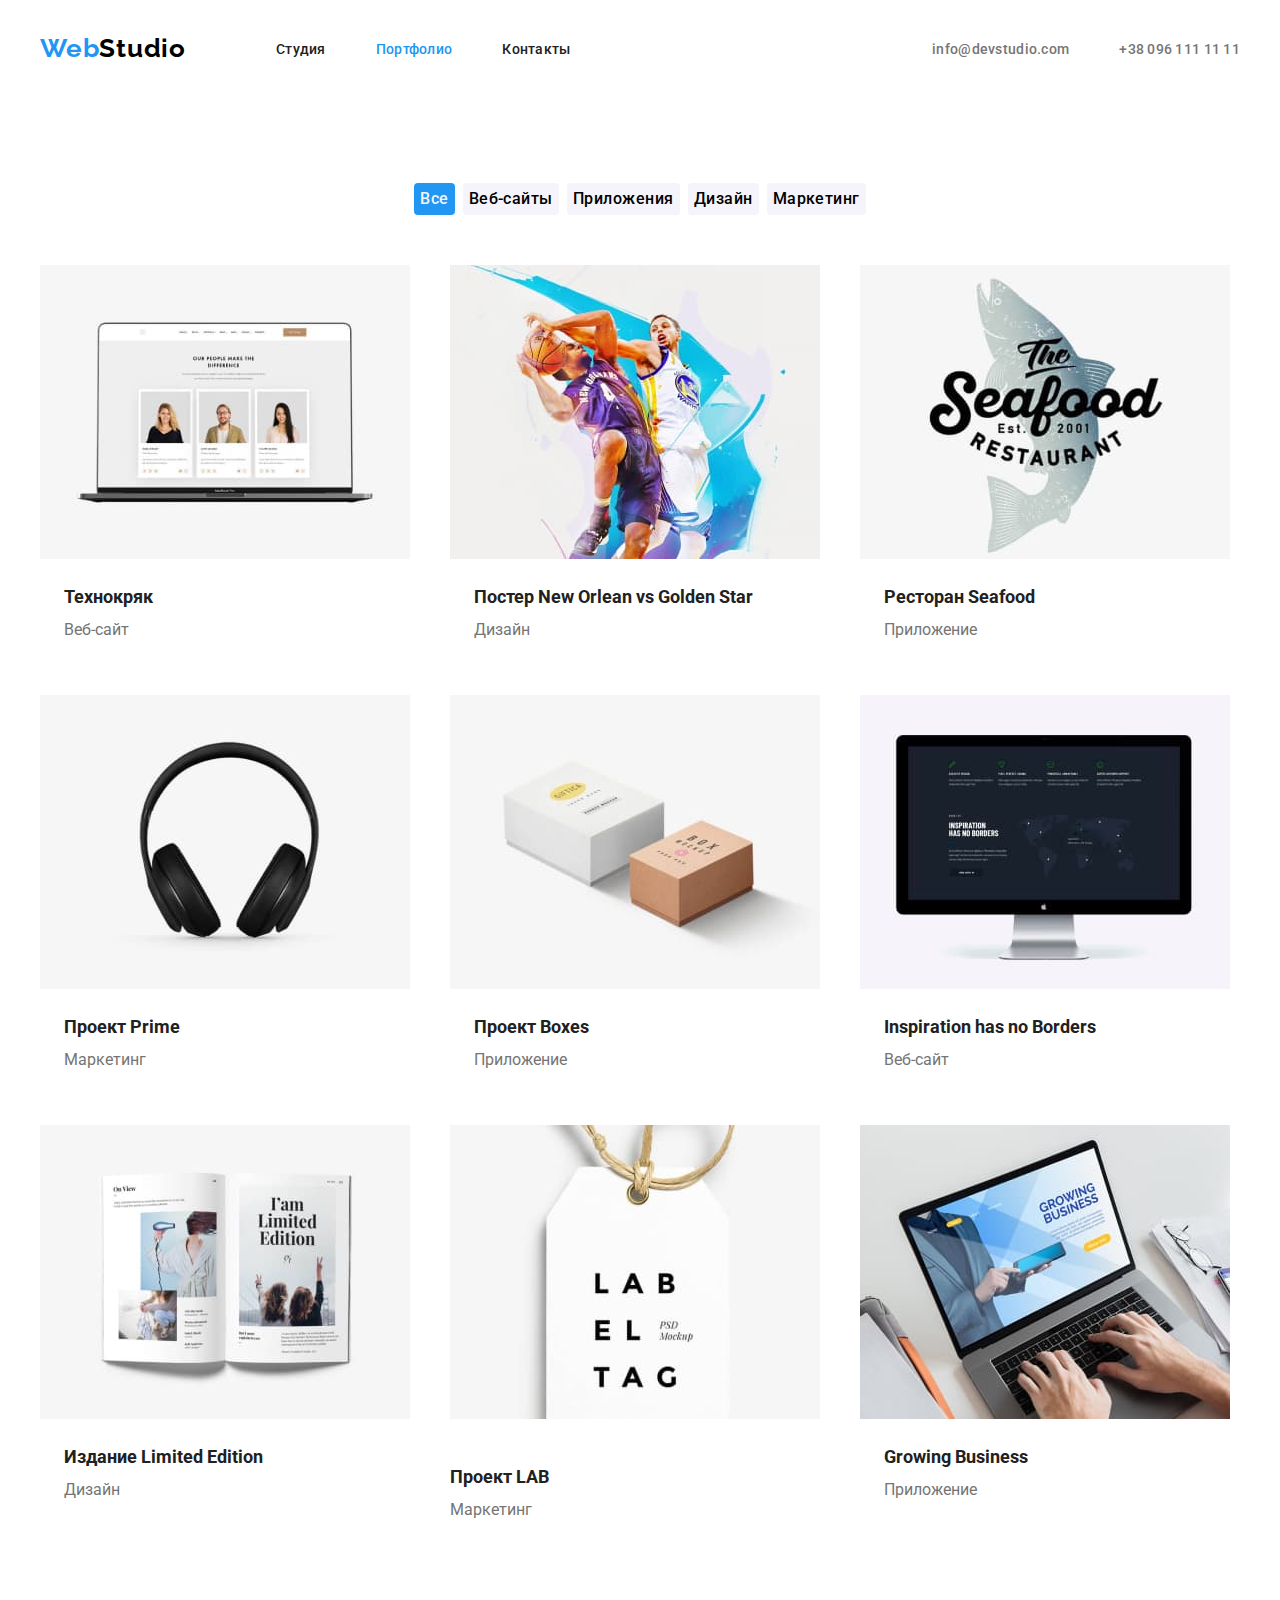
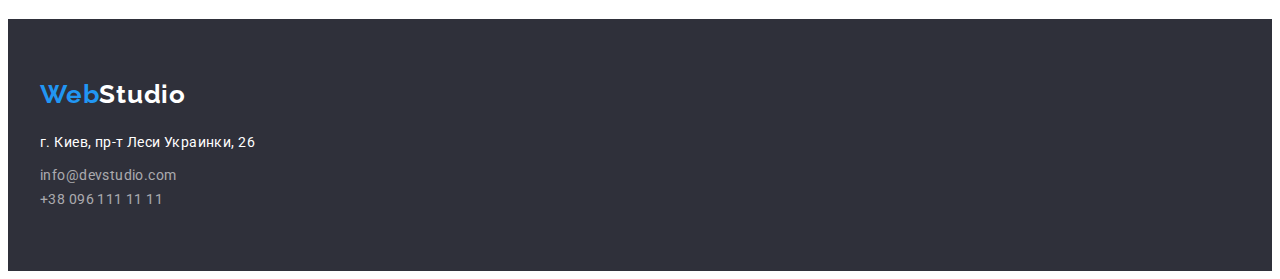
==== commit 05ac4b98: "good11" ====
--- a/portfolio.html
+++ b/portfolio.html
@@ -27,8 +27,8 @@
                 <a href="./index.html" class="header-logo link">Web<span class="header-logo-second">Studio</span></a>
 
                 <ul class="header-list-nav list">
-                    <li class="header-item"><a class="header-link link current-page" href="./index.html">Студия</a></li>
-                    <li class="header-item"><a class="header-link link " href="./portfolio.html">Портфолио</a>
+                    <li class="header-item"><a class="header-link link " href="./index.html">Студия</a></li>
+                    <li class="header-item"><a class="header-link link current-page" href="./portfolio.html">Портфолио</a>
                     </li>
                     <li class="header-item"><a class="header-link link" href="">Контакты</a></li>
                 </ul>
--- a/css/styles.css
+++ b/css/styles.css
@@ -37,7 +37,7 @@
   margin: 0 auto;
   padding-left: 15px;
   padding-right: 15px;
-  outline: 1px solid red;
+  /* outline: 1px solid red; */
   /* background-color: green; */
 }
 
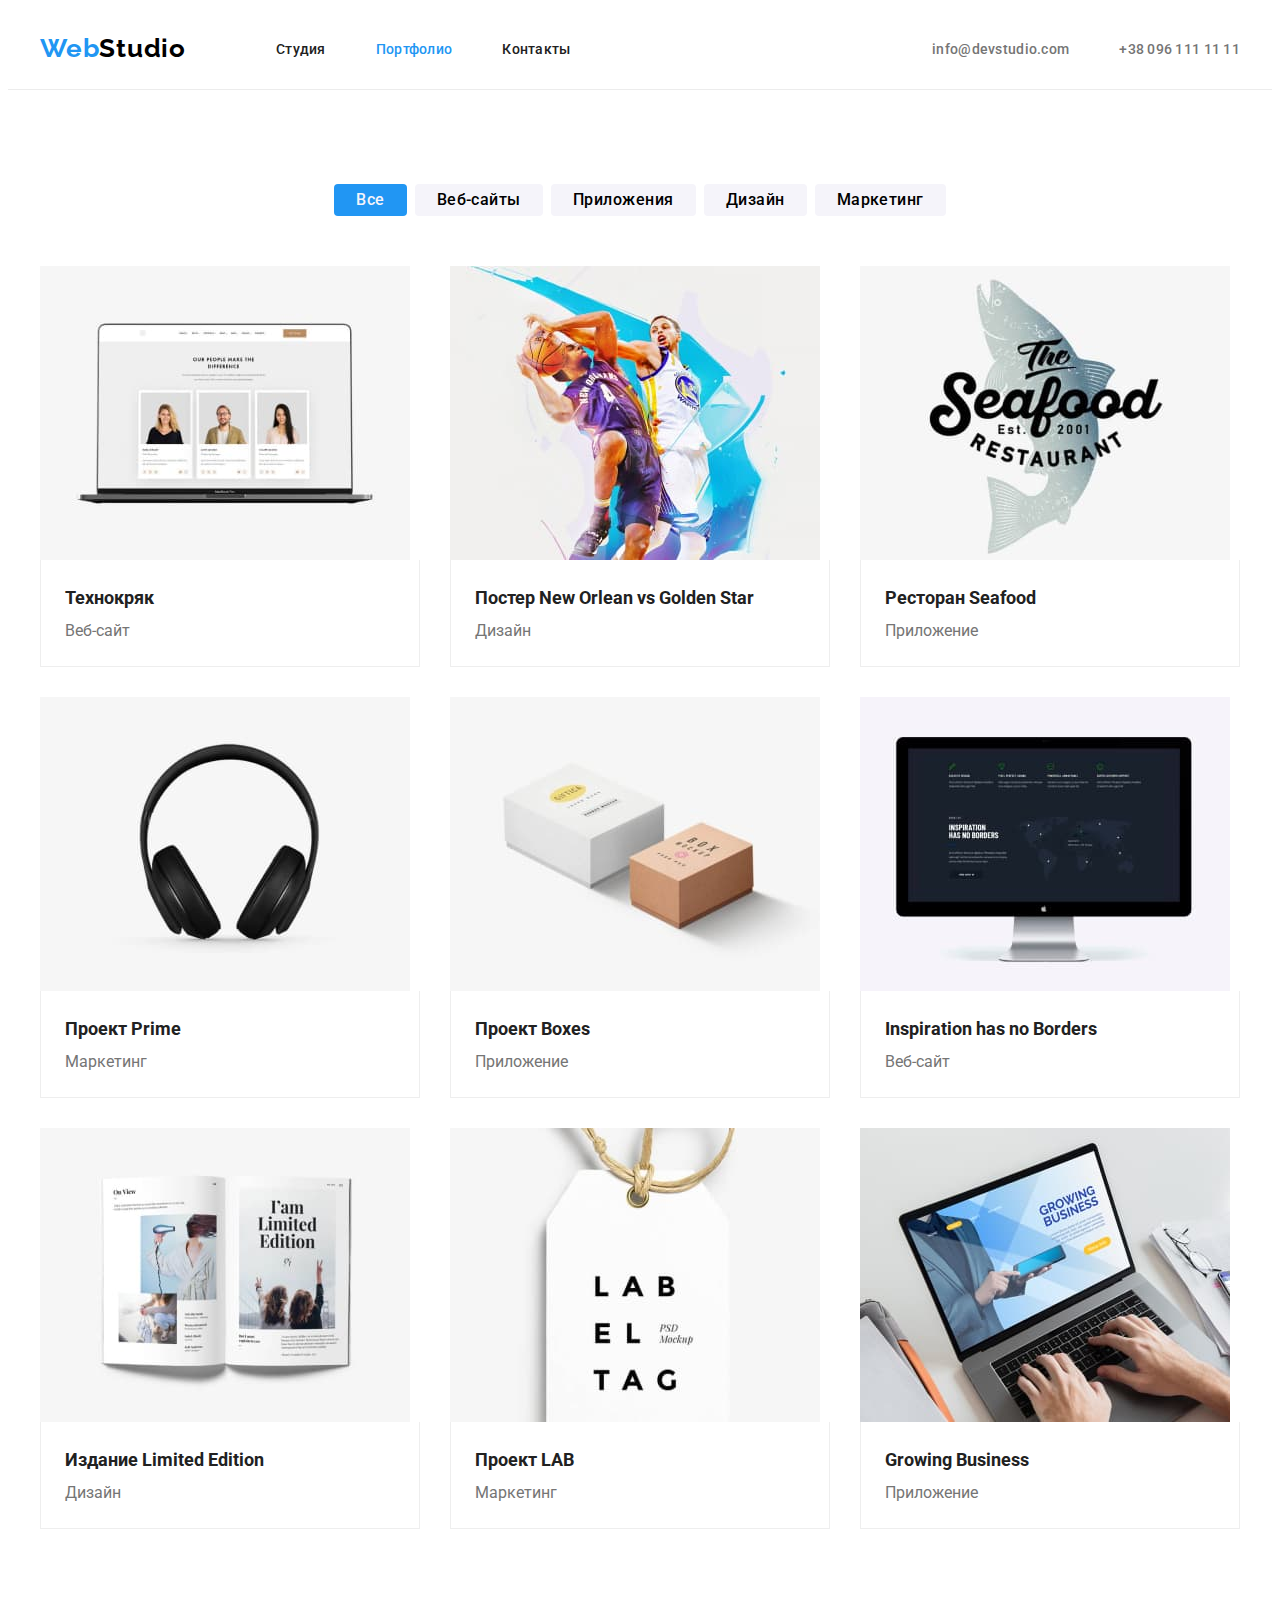
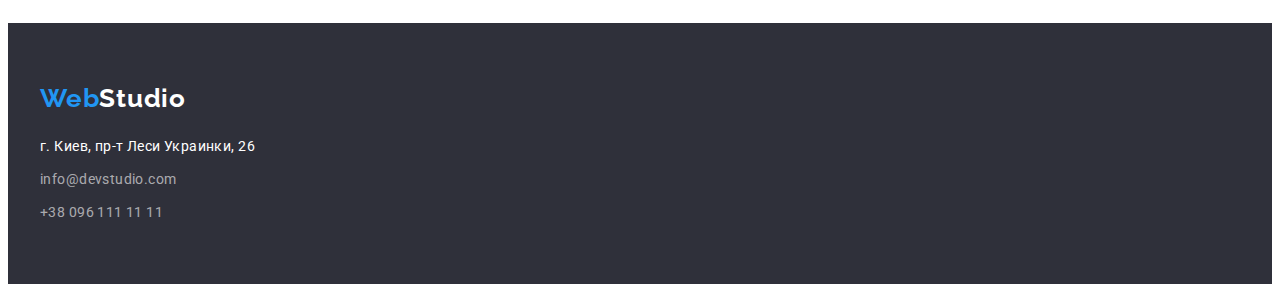
==== commit 0b8778b5: "add-all" ====
--- a/portfolio.html
+++ b/portfolio.html
@@ -50,7 +50,7 @@
     <main>
         <section class="hiro-portfolio">
 
-            <div class="container">
+            <div class="container portfolio-container">
 
             <h1 class="visually-hidden">Портфолио</h1>
 
@@ -112,15 +112,16 @@
                 </li>
                 <li class="gallery-cards">
                     <img src="./images/portfolio/portfolio-8.jpeg" width="370" height="294" alt="Бирка">
-                    <div class="gallery-text-botton"></div>
+                    <div class="gallery-text-botton">
                     <h2 class="gallery-title">Проект LAB</h2>
                     <p class="gallery-text">Маркетинг</p>
+                    </div>
                 </li>
                 <li class="gallery-cards"><img src="./images/portfolio/portfolio-9.jpeg" width="370" height="294" alt="Работа за ноутбуком">
                     <div class="gallery-text-botton">
                     <h2 class="gallery-title">Growing Business</h2>
                     <p class="gallery-text">Приложение</p>
-</div>
+                    </div>
                 </li>
             </ul>
 
@@ -131,7 +132,7 @@
     <!-- Footer -->
     <footer class="footer">
     
-        <div class="container footer-cont">
+        <div class="container footer-container">
     
             <a href="./index.html" class="footer-logo link">Web<span class="footer-logo-second">Studio</span></a>
     
@@ -140,11 +141,12 @@
             </address>
     
             <address>
+                
                 <ul class="footer-contact-list list">
-                    <li>
+                    <li class="footer-mail">
                         <a class="footer-mail-link link" href="mailto:info@devstudio.com">info@devstudio.com</a>
                     </li>
-                    <li>
+                    <li class="footer-tel">
                         <a class="footer-tel-link link" href="tel:+380961111111">+38 096 111 11 11</a>
                     </li>
                 </ul>
--- a/css/styles.css
+++ b/css/styles.css
@@ -83,6 +83,8 @@
 /* ---------- Header -------- */
 
 .header {
+  border: none;
+  border-bottom: 1px solid rgba(236, 236, 236, 1);
 }
 
 .header-container {
@@ -156,6 +158,8 @@
 
   padding-top: 200px;
   padding-bottom: 200px;
+
+  /* outline: 1px solid rgb(133, 81, 81); */
 }
 
 .banner-title {
@@ -179,6 +183,7 @@
   padding-top: 10px;
   padding-bottom: 10px;
   border-radius: 4px;
+  border: none;
 
   background-color: var(--accent-color);
   font-weight: 700;
@@ -198,11 +203,16 @@
 .studio {
 }
 
-.studio-list {
-  display: flex;
+.studio-container {
   padding-top: 94px;
   padding-bottom: 94px;
+  /* outline: 1px solid rgb(133, 81, 81); */
+}
+
+.studio-list {
+  display: flex;
   justify-content: space-between;
+  /* outline: 1px solid rgb(133, 81, 81); */
 }
 
 .studio-text {
@@ -238,6 +248,11 @@
 .work {
 }
 
+.work-container {
+  padding-bottom: 94px;
+  /* outline: 1px solid rgb(133, 81, 81); */
+}
+
 .work-title {
   text-align: center;
   margin-bottom: 50px;
@@ -251,7 +266,7 @@
 .work-list {
   display: flex;
   flex-wrap: wrap;
-  padding-bottom: 94px;
+
   margin-right: -30px;
   margin-top: -30px;
 }
@@ -266,6 +281,7 @@
 
 .team {
   background-color: #f5f4fa;
+  padding-top: 94px;
 }
 
 .team-title {
@@ -283,12 +299,19 @@
   display: flex;
   flex-wrap: wrap;
   margin-right: -30px;
+  margin-top: -30px;
+  padding-bottom: 94px;
 }
 
 .team-master {
   flex-basis: calc(100% / 4 - 30px);
   margin-right: 30px;
-  padding-bottom: 94px;
+  margin-top: 30px;
+
+  background-color: #fff;
+  box-shadow: 0px 1px 3px rgba(0, 0, 0, 0.12), 0px 1px 1px rgba(0, 0, 0, 0.14),
+    0px 2px 1px rgba(0, 0, 0, 0.2);
+  border-radius: 0px 0px 4px 4px;
 }
 
 .team-member-name {
@@ -319,7 +342,7 @@
 .footer {
   background-color: #2f303a;
 }
-.footer-cont {
+.footer-container {
   display: flex;
   flex-direction: column;
   padding-top: 60px;
@@ -402,13 +425,18 @@
 
 /* ------Gallery------ */
 
+.portfolio-container {
+  padding-top: 94px;
+  padding-bottom: 94px;
+  /* outline: 1px solid rgb(133, 81, 81); */
+}
+
 .navigator-button {
   display: flex;
 
   justify-content: center;
-  padding-top: 94px;
-
-  padding-bottom: 50px;
+
+  margin-bottom: 50px;
 }
 
 .navigator-btn:not(:last-child) {
@@ -416,8 +444,9 @@
 }
 
 .btn {
+  padding-right: 22px;
+  padding-left: 22px;
   height: 32px;
-  padding-top: 6px 22px;
   border-radius: 4px;
 }
 
@@ -436,7 +465,6 @@
 .gallery {
   display: flex;
   flex-wrap: wrap;
-  padding-bottom: 94px;
   margin-right: -30px;
   margin-top: -30px;
 }
@@ -451,5 +479,11 @@
   padding-top: 20px;
   padding-bottom: 20px;
   padding-left: 24px;
+  border: 1px solid #eeeeee;
+  box-sizing: border-box;
   border-top: none;
 }
+
+.footer-mail {
+  margin-bottom: 9px;
+}
